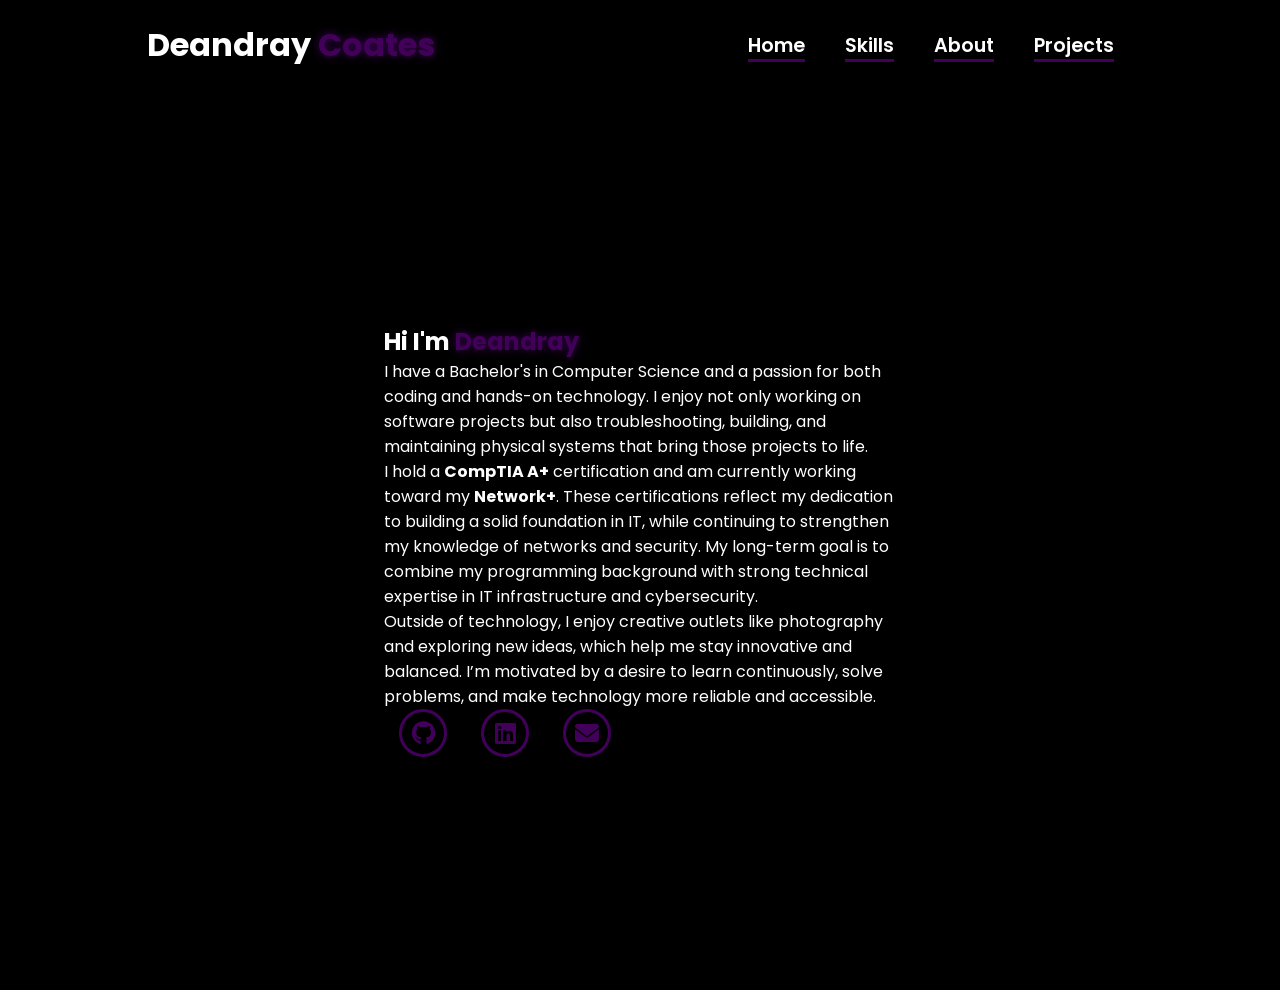
==== about.html @ d0936fa3 "Updated to working Links and More pages" ====
<!DOCTYPE html>
  <html lang = "en">
  <head>
    <meta charset="UTF-8">
    <meta name="viewport" content="width=device-width, initial-scale=1.0">
    <link rel="stylesheet" href="https://cdnjs.cloudflare.com/ajax/libs/font-awesome/6.5.2/css/all.min.css">
      <link rel="stylesheet" href="https://unpkg.com/aos@next/dist/aos.css" />
    <link rel="stylesheet" href="style.css">
    <title>About Page</title>
    </head>
  <body>
    <nav>
      <div class="nav-container">
          <div class="logo" data-aos="zoom-in" data-aos-duration="1500">
            Deandray <span>Coates</span>
          </div>
        <div class="links">
          <div class = "link"data-aos="fade-up" data-aos-duration="1500" data-aos-delay="100"><a href= "index.html">Home</a></div>
          <div class = "link"data-aos="fade-up" data-aos-duration="1500" data-aos-delay="200"><a href= "skills.html">Skills</a></div>
          <div class = "link"data-aos="fade-up" data-aos-duration="1500" data-aos-delay="400"><a href= "about.html">About</a></div>
          <div class = "link"data-aos="fade-up" data-aos-duration="1500" data-aos-delay="500"><a href= "projects.html">Projects</a></div>
        </div>
        <i class="fa-solid fa-bars hamburg" onclick="hamburg()"></i>
      </div>
        <div class="dropdown">
            <div class="links">
              <a href = "index.html">Go to home page</a>
              <a href = "skills.html">GO to the skills page</a>
              <a href = "about.html">Go to about page</a>
              <a href = "projects.html">Go to projects page</a>
              <i class="fa-solid fa-xmark cancel" onclick="cancel()"></i>
            </div>
        </div>
      
    </nav>
    <section>
      <div class = "main-container">
        <div class="content">
          <h1 data-aos="fade-left" data-aos-duration="1500" data-aos-delay="700">Hi I'm <span> Deandray</span></h1>
                <p data-aos="flip-down" data-aos-duration="1500" data-aos-delay="1100">
        I have a Bachelor's in Computer Science and a passion for both coding and hands-on technology. 
        I enjoy not only working on software projects but also troubleshooting, building, and maintaining 
        physical systems that bring those projects to life.
      </p>

      <p data-aos="flip-down" data-aos-duration="1500" data-aos-delay="1200">
        I hold a <strong>CompTIA A+</strong> certification and am currently working toward my <strong>Network+</strong>. 
        These certifications reflect my dedication to building a solid foundation in IT, while continuing 
        to strengthen my knowledge of networks and security. My long-term goal is to combine my programming 
        background with strong technical expertise in IT infrastructure and cybersecurity.
      </p>

      <p data-aos="flip-down" data-aos-duration="1500" data-aos-delay="1300">
        Outside of technology, I enjoy creative outlets like photography and exploring new ideas, which help 
        me stay innovative and balanced. I’m motivated by a desire to learn continuously, solve problems, and 
        make technology more reliable and accessible.
      </p>
          <div class="social-links">
            <a href="https://github.com/DAVEADROID" data-aos="fade-up" data-aos-duration="1500" data-aos-delay="1300"><i class="fa-brands fa-github"></i></a>
            <a href="https://www.linkedin.com/in/deandray-coates/ " data-aos="fade-up" data-aos-duration="1500" data-aos-delay="1400"><i class="fa-brands fa-linkedin"></i></a>
            <a href="mailto:deandraycoates@gmail.com" data-aos="fade-up" data-aos-duration="1500" data-aos-delay="1500"><i class="fa-solid fa-envelope"></i></a>
          </div>
          <div class="button" data-aos="zoom-in" data-aos-duration="1500" data-aos-delay="1800">
           <!-- <button>Hire me</button> -->
          </div>
        </div>
      </div>
    </section>
      <script src="https://unpkg.com/aos@next/dist/aos.js"></script>
  <script>
    AOS.init({offset:0});
  </script> 
    <script src="script.js"></script>
  </body>
</html>
---- style.css ----
@import url('https://fonts.googleapis.com/css2?family=Poppins:wght@100;200;300;400;500;600&display=swap');

*{
  padding: 0;
  margin: 0;
  font-family: Poppins, sans-serif ;
  box-sizing: border-box;
}

body{
  width: 100%;
  height: 100vh;
  overflow: hidden;
  background-color: black;
}

nav{
  width: 100%;
  height:10vh;
  position:sticky;
}

.nav-container{
  width: 100%;
  height: 100%;
  display: flex;
  justify-content: space-around;
  align-items: center;
}

.logo{
  color: white;
  font-size: 2rem;
  font-weight:bold;
}

.logo span{
  color:#42005a;
  text-shadow: 0 0 10px #42005a;
}

.hamburg,
.cancel{
  cursor: pointer;
  position:absolute;
  right:15px;
  top: 10px;
  color:white;
  display:none;
  font-size: clamp(2.5rem, 0.5rem +5vw, 3rem);
}

.nav-container .links{
  display:flex;
}

.nav-container .links a{
  position: relative;
  font-size: 1.2rem;
  color:white;
  margin:0 20px;
  text-decoration: none;
  font-weight: 550;
  transition: 0.75s linear;
}

.nav-container .links a::before{
  position:absolute;
  content:"";
  bottom: -3px;
  left:0;
  width:100%;
  height: 3px;
  background-color: #42005a;
  transition: 0.5s linear;
}

.nav-container .links a:hover::before{
  width:100%;

}

.nav-container .links a:hover{
  color: #42005a;
}

.dropdown{
  z-index:  100;
  position: absolute;
  top: 0;
  transform: translateY(-500px);
  width: 100%;
  height:auto;
  backdrop-filter: blur(4px) brightness(40%);
  box-shadow: 0 0 20px black;
  transition: 0.5s linear;
}

.dropdown .links a{
  display: flex;
  color: white;
  text-decoration: none;
  justify-content: center;
  padding: 15px 0;
  align-items: center;
  transition: 0.2s linear;
}

.dropdown .links a:hover{
  background-color: #42005a;
}

section{
  width: 100%;
  height: 100%;
  display: flex;
  justify-content: space-evenly;
  align-items: center;
}
.main-container{
  width: 100%;
  height: 100%;
  display: flex;
  justify-content: space-evenly;
  align-items: center;
}

.main-container .image{
  width: 500px;
  height: 80vh;
  border-radius: 100%;
  overflow: hidden;
  box-shadow: 0 0 50px #42005a;
}
.main-container .image img{
  width: 100%;
}

.main-container .image:hover{
  animation: animate 1.5s ease-in-out infinite;
}

@keyframes animate{
  0%{
    scale: 1;
  }

  50%{
    scale: 1.05;
  }
  100%{
    scale: 1;
  }
}

.main-container .content{
  color: white;
  width: 40%;
  min-height: 100px;;
}

content h1{
  font-size: clamp(1rem,1rem + 5vw, 1.8rem)
}

.content h1 span{
  color: #42005a;
  text-shadow: 0 0 10px #42005a;
}

.content .typewriter{
  font-size: clamp(1rem, 1rem + 5vw, 2.5rem);
  font-weight: 600;
}

.content .typewriter-text{
  color:#42005a;
  text-shadow: 0 0 10px #42005a;
}

.content .p{
  font-size: clamp(0.4rem, 0.2rem + 9vw, 1rem);
  margin: 10px 0;
}

.social-links i{
  display: inline-flex;
  justify-content: center;
  align-items: center;
  width: 3rem;
  height: 3rem;
  background-color: transparent;
  border: 0.2rem solid #42005a;
  border-radius: 50%;
  color:#42005a;
  margin: 0 15px;
  font-size: 1.5rem;
  transition: 0.2s linear;
}

.social-links i:hover{
  scale: 1.3;
  color:black;
  background-color: #42005a;
  filter: drop-shadow(0 0 10px #42005a);
}

.content button{
  width: 50%;
  height: 6vh;
  margin:30px;
  background-color:#42005a;
  color:white;
  border: none;
  outline: none;
  font-size: 120%;
  font-weight: 700;
  transition: 0.5s linear;
}

.content button:hover{
  scale: 1.1;
  color:#42005a;
  border: 2px solid #42005a;
  background-color:transparent;
  font-weight: 700;
  box-shadow: 0 0 40px #42005a;
}

@media (max-width: 884px){
  nav.logo{
    position:absolute;
    top: 16px; 
    left:15px;
    font-size: 1.5rem;
  }

  .main-container{
    display:flex;
    flex-direction: column;
  }

  .nav-container .links{
    display: none;
  }

  .hamburg,
  .cancel{
    display: block;
  }

  .main-container .content{
    width:80%;
  }

  .social-links{
    width:2.5rem;
    height:2.5rem;
    font-size: 1.5rem;
  }

  .main-container .image{
    z-index:-1;
    width:50%;
    height:60%;
  }
}

@media (max-width: 440px){
  .main-container .image{
    width: 50%;
    height: 30%;
    margin: 30px
  }

  .main-container .content{
    width: 80%;
  }

  .main-container button{
    margin-top: 15px;
  }
}
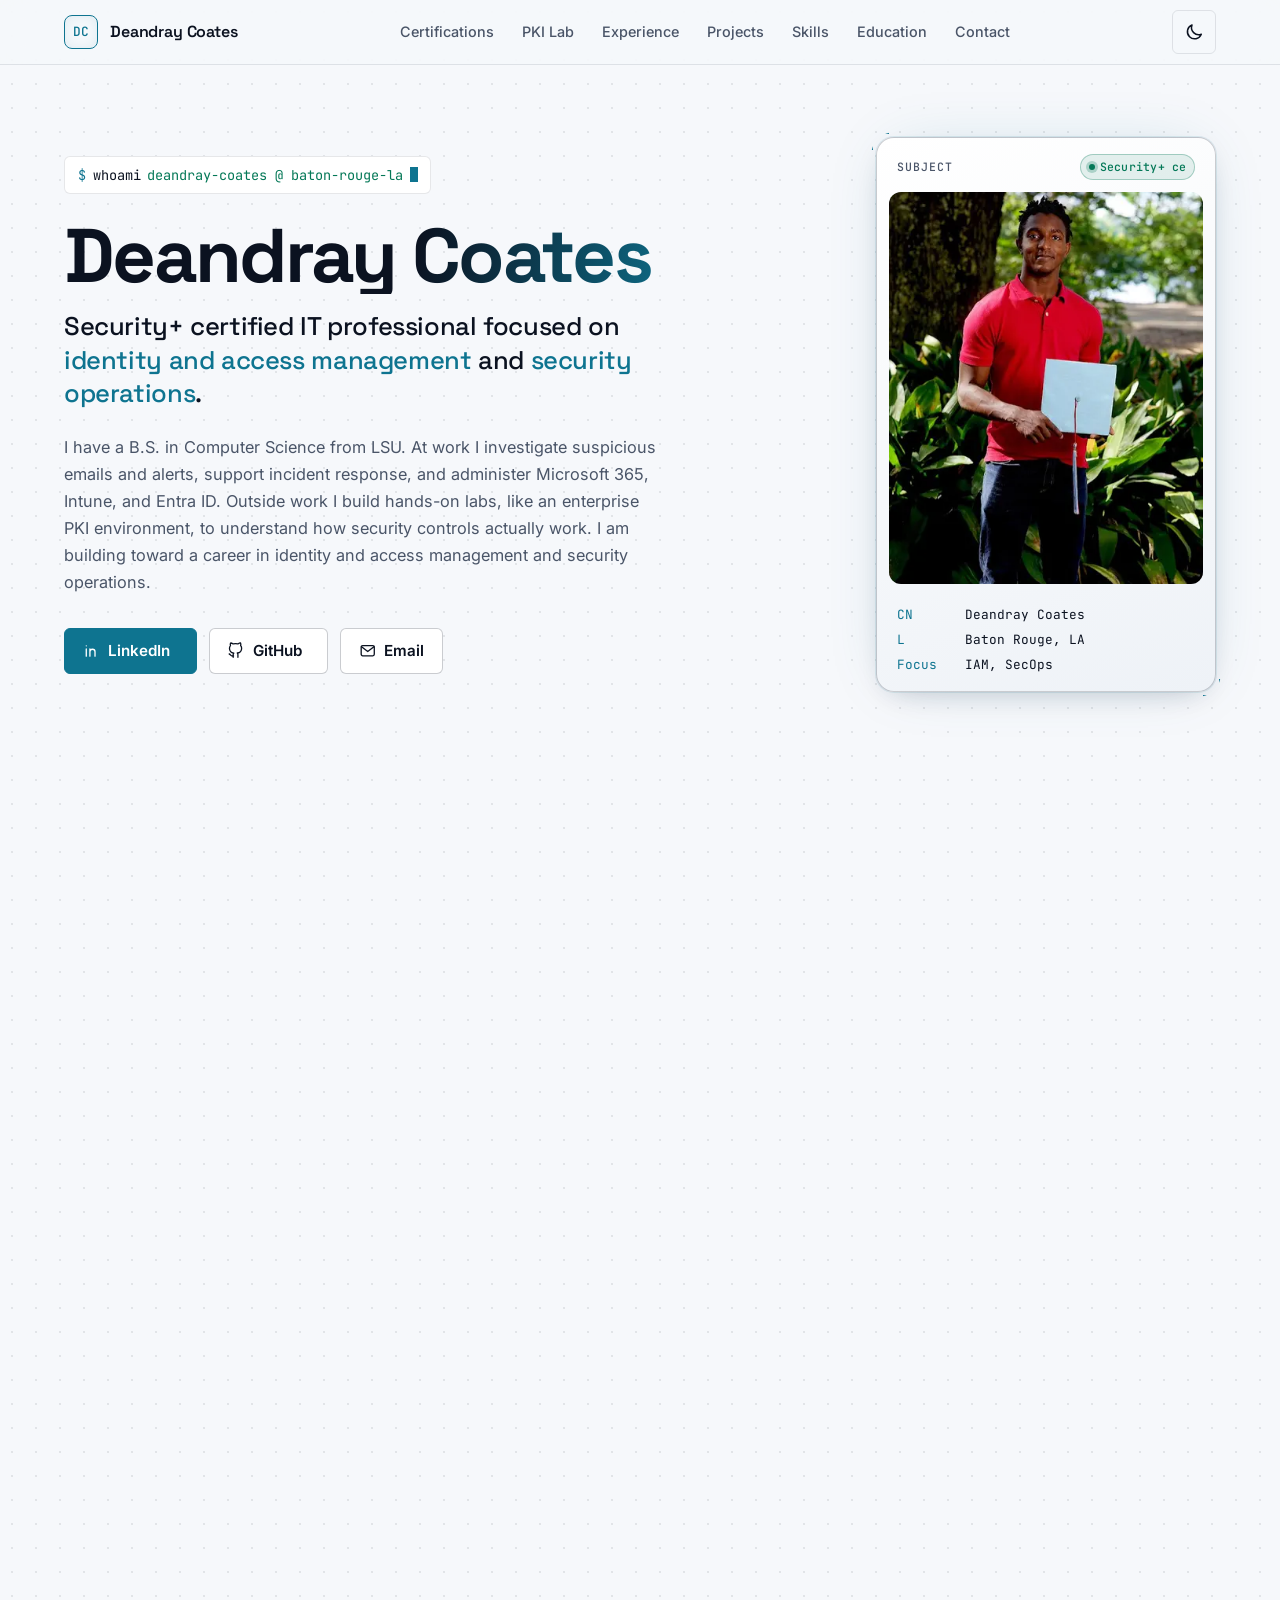
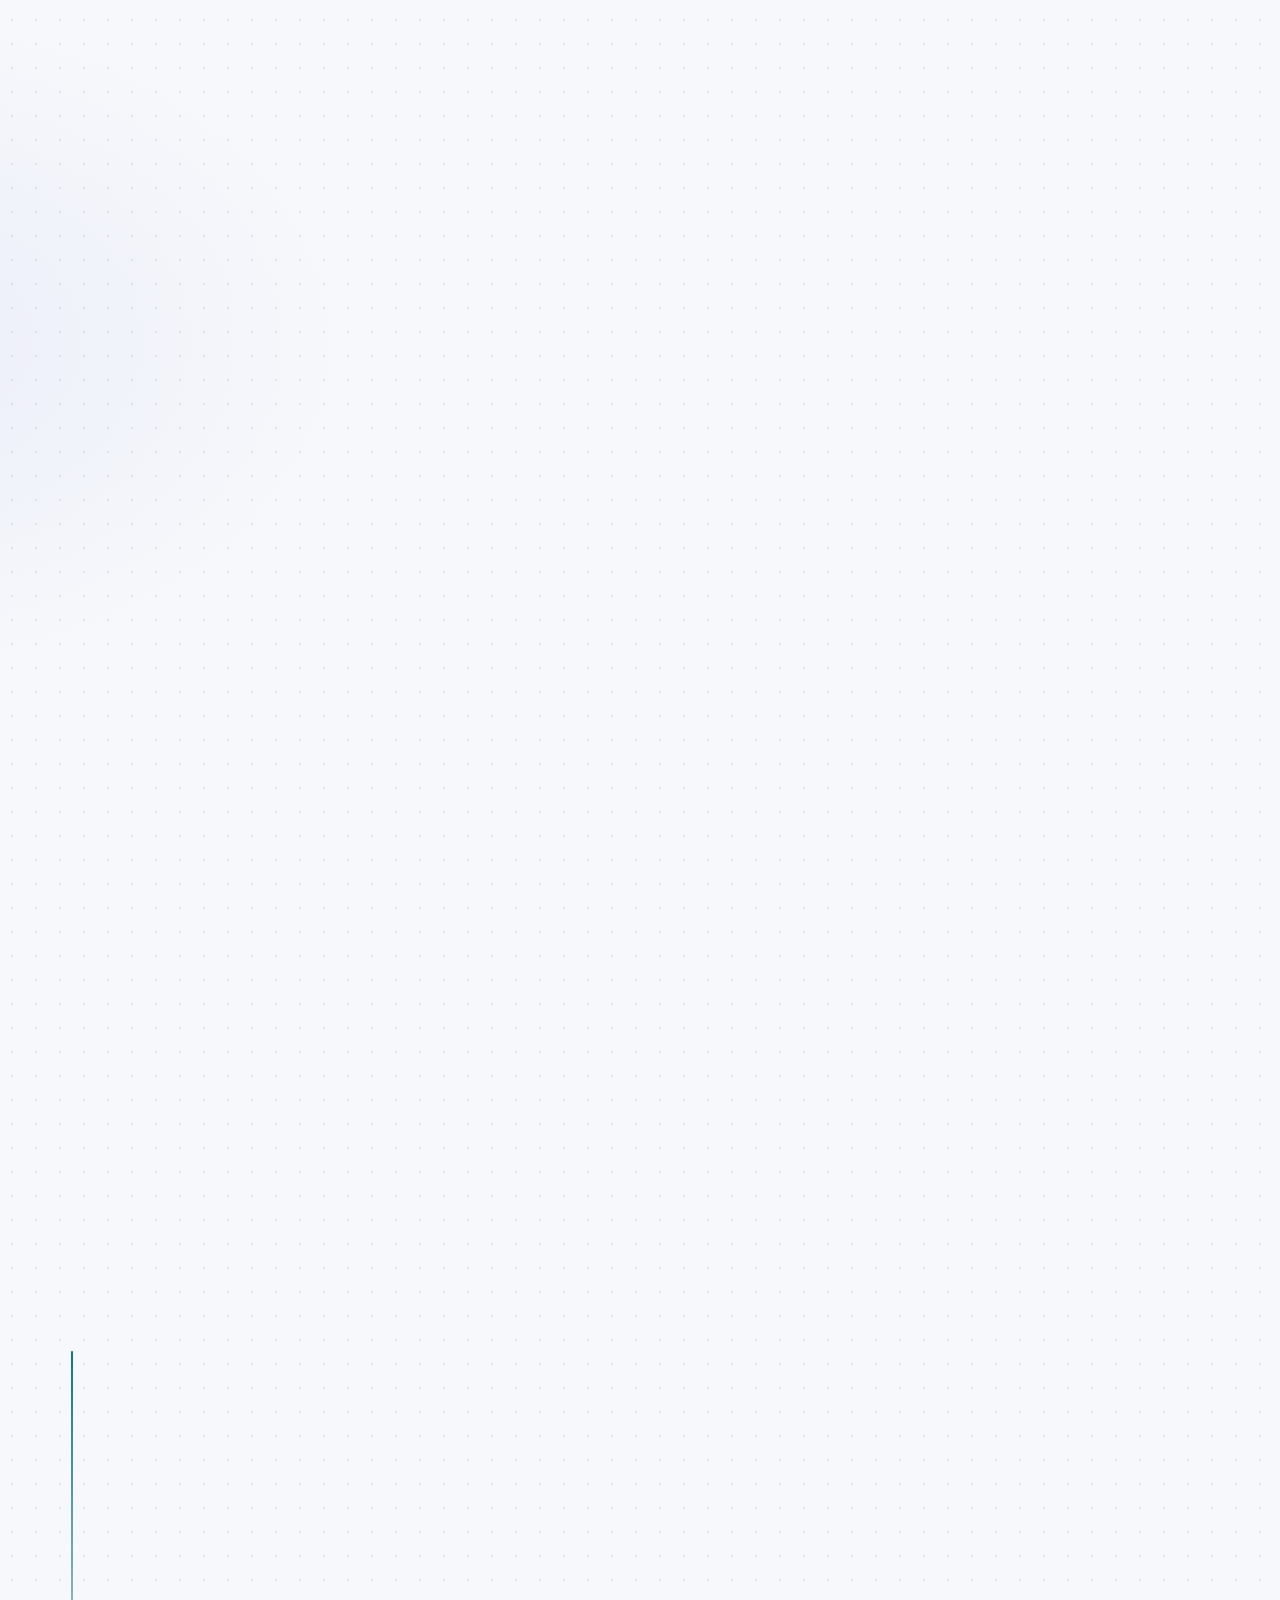
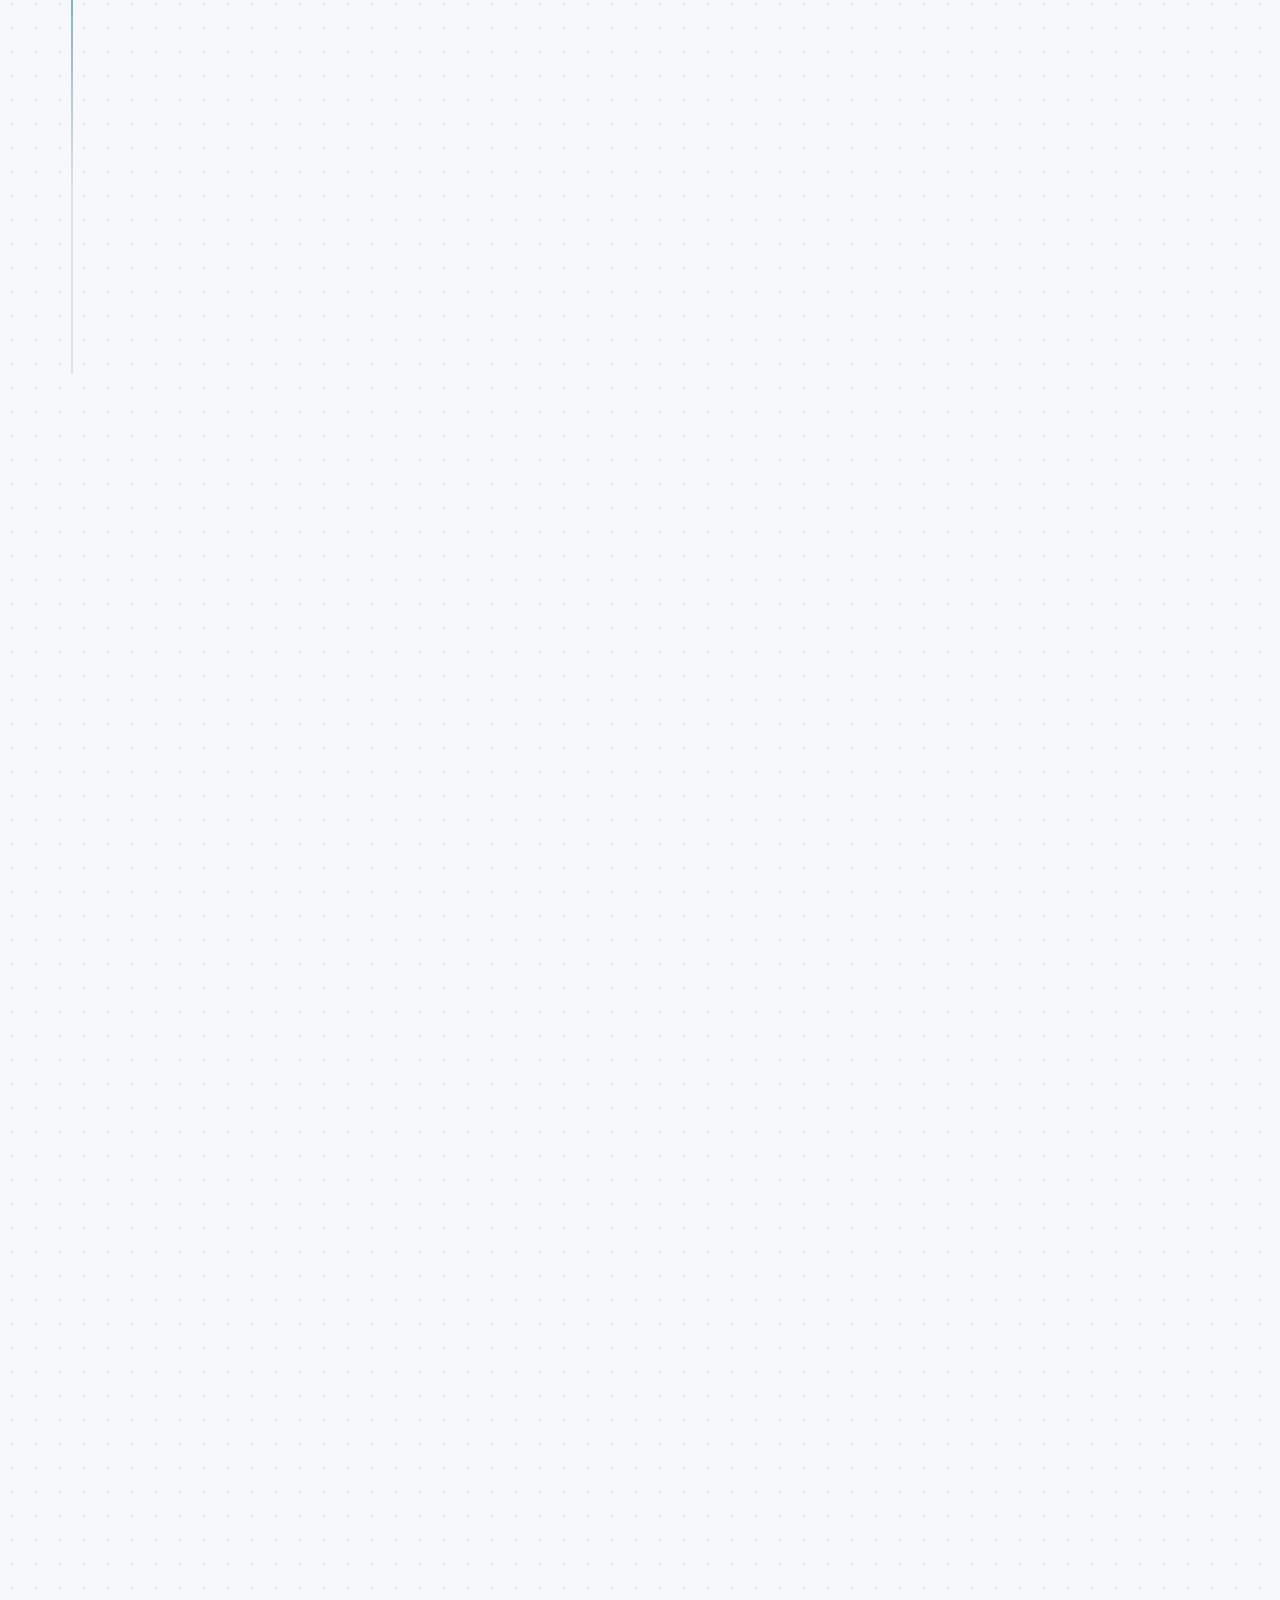
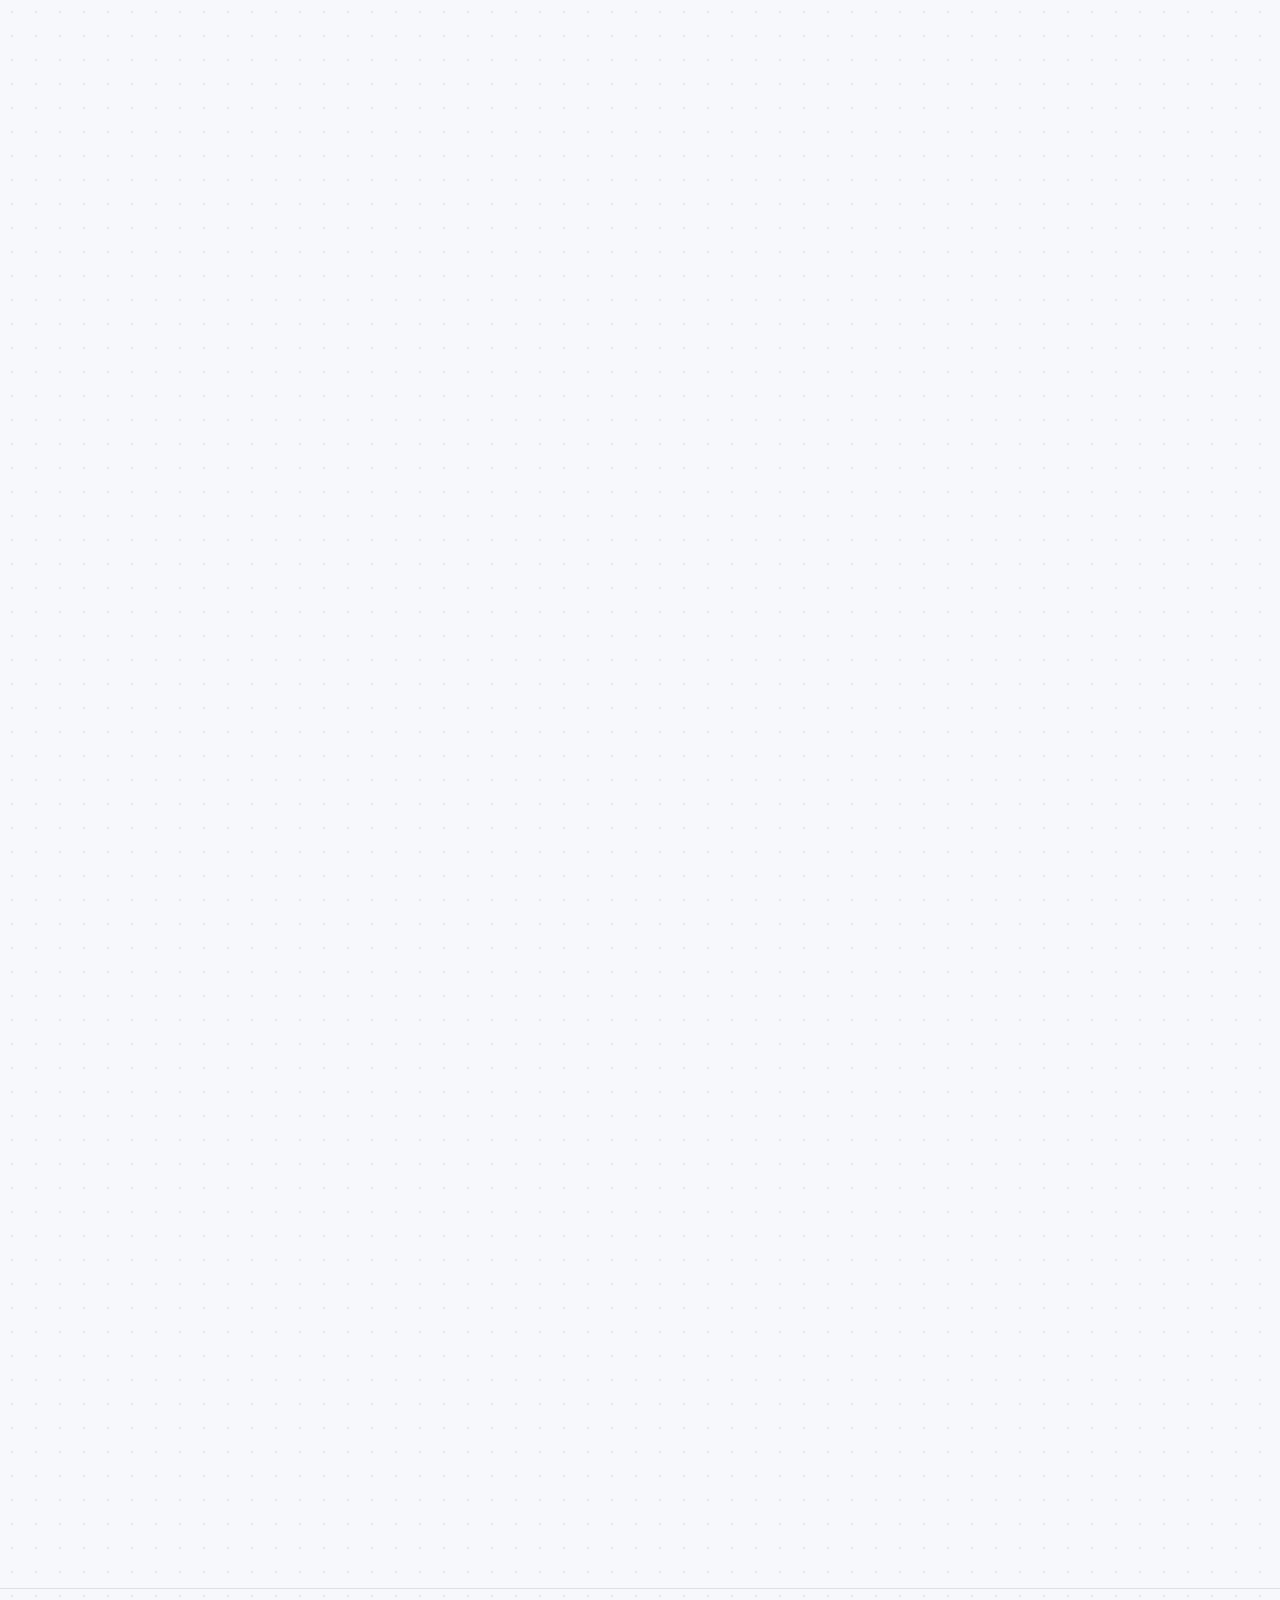
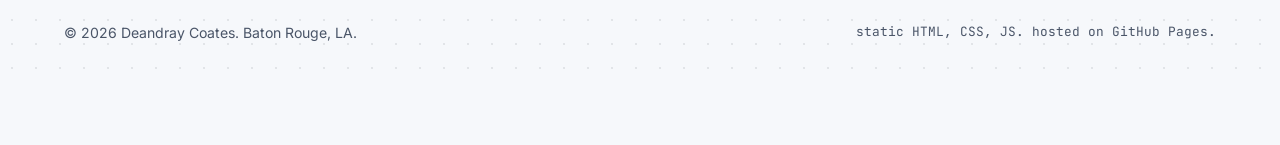
==== commit e43265a3: "Redesign as single-page "Trust Chain" portfolio - Replace the four-page layout with one responsive p" ====
--- a/about.html
+++ b/about.html
@@ -1,75 +1,13 @@
-  <!DOCTYPE html>
-  <html lang = "en">
-  <head>
-    <meta charset="UTF-8">
-    <meta name="viewport" content="width=device-width, initial-scale=1.0">
-    <link rel="stylesheet" href="https://cdnjs.cloudflare.com/ajax/libs/font-awesome/6.5.2/css/all.min.css">
-      <link rel="stylesheet" href="https://unpkg.com/aos@next/dist/aos.css" />
-    <link rel="stylesheet" href="style.css">
-    <title>About Page</title>
-    </head>
-  <body>
-    <nav>
-      <div class="nav-container">
-          <div class="logo" data-aos="zoom-in" data-aos-duration="1500">
-            Deandray <span>Coates</span>
-          </div>
-        <div class="links">
-          <div class = "link"data-aos="fade-up" data-aos-duration="1500" data-aos-delay="100"><a href= "index.html">Home</a></div>
-          <div class = "link"data-aos="fade-up" data-aos-duration="1500" data-aos-delay="200"><a href= "skills.html">Skills</a></div>
-          <div class = "link"data-aos="fade-up" data-aos-duration="1500" data-aos-delay="400"><a href= "about.html">About</a></div>
-          <div class = "link"data-aos="fade-up" data-aos-duration="1500" data-aos-delay="500"><a href= "projects.html">Projects</a></div>
-        </div>
-        <i class="fa-solid fa-bars hamburg" onclick="hamburg()"></i>
-      </div>
-        <div class="dropdown">
-            <div class="links">
-              <a href = "index.html">Go to home page</a>
-              <a href = "skills.html">GO to the skills page</a>
-              <a href = "about.html">Go to about page</a>
-              <a href = "projects.html">Go to projects page</a>
-              <i class="fa-solid fa-xmark cancel" onclick="cancel()"></i>
-            </div>
-        </div>
-      
-    </nav>
-    <section>
-      <div class = "main-container">
-        <div class="content">
-          <h1 data-aos="fade-left" data-aos-duration="1500" data-aos-delay="700">Hi I'm <span> Deandray</span></h1>
-                <p data-aos="flip-down" data-aos-duration="1500" data-aos-delay="1100">
-        I have a Bachelor's in Computer Science and a passion for both coding and hands-on technology. 
-        I enjoy not only working on software projects but also troubleshooting, building, and maintaining 
-        physical systems that bring those projects to life.
-      </p>
-
-      <p data-aos="flip-down" data-aos-duration="1500" data-aos-delay="1200">
-        I hold a <strong>CompTIA A+</strong> certification and am currently working toward my <strong>Network+</strong>. 
-        These certifications reflect my dedication to building a solid foundation in IT, while continuing 
-        to strengthen my knowledge of networks and security. My long-term goal is to combine my programming 
-        background with strong technical expertise in IT infrastructure and cybersecurity.
-      </p>
-
-      <p data-aos="flip-down" data-aos-duration="1500" data-aos-delay="1300">
-        Outside of technology, I enjoy creative outlets like photography and exploring new ideas, which help 
-        me stay innovative and balanced. I’m motivated by a desire to learn continuously, solve problems, and 
-        make technology more reliable and accessible.
-      </p>
-          <div class="social-links">
-            <a href="https://github.com/DAVEADROID" data-aos="fade-up" data-aos-duration="1500" data-aos-delay="1300"><i class="fa-brands fa-github"></i></a>
-            <a href="https://www.linkedin.com/in/deandray-coates/ " data-aos="fade-up" data-aos-duration="1500" data-aos-delay="1400"><i class="fa-brands fa-linkedin"></i></a>
-            <a href="mailto:deandraycoates@gmail.com" data-aos="fade-up" data-aos-duration="1500" data-aos-delay="1500"><i class="fa-solid fa-envelope"></i></a>
-          </div>
-          <div class="button" data-aos="zoom-in" data-aos-duration="1500" data-aos-delay="1800">
-           <!-- <button>Hire me</button> -->
-          </div>
-        </div>
-      </div>
-    </section>
-      <script src="https://unpkg.com/aos@next/dist/aos.js"></script>
-  <script>
-    AOS.init({offset:0});
-  </script> 
-    <script src="script.js"></script>
-  </body>
-</html>+<!DOCTYPE html>
+<html lang="en">
+<head>
+  <meta charset="UTF-8">
+  <title>Deandray Coates</title>
+  <!-- Old multi-page URL, kept so existing links still work. Redirects to the single-page site. -->
+  <link rel="canonical" href="https://deandraycoates.com/#top">
+  <meta http-equiv="refresh" content="0; url=/#top">
+</head>
+<body>
+  <p>This page has moved. <a href="/#top">Continue to deandraycoates.com</a>.</p>
+</body>
+</html>
